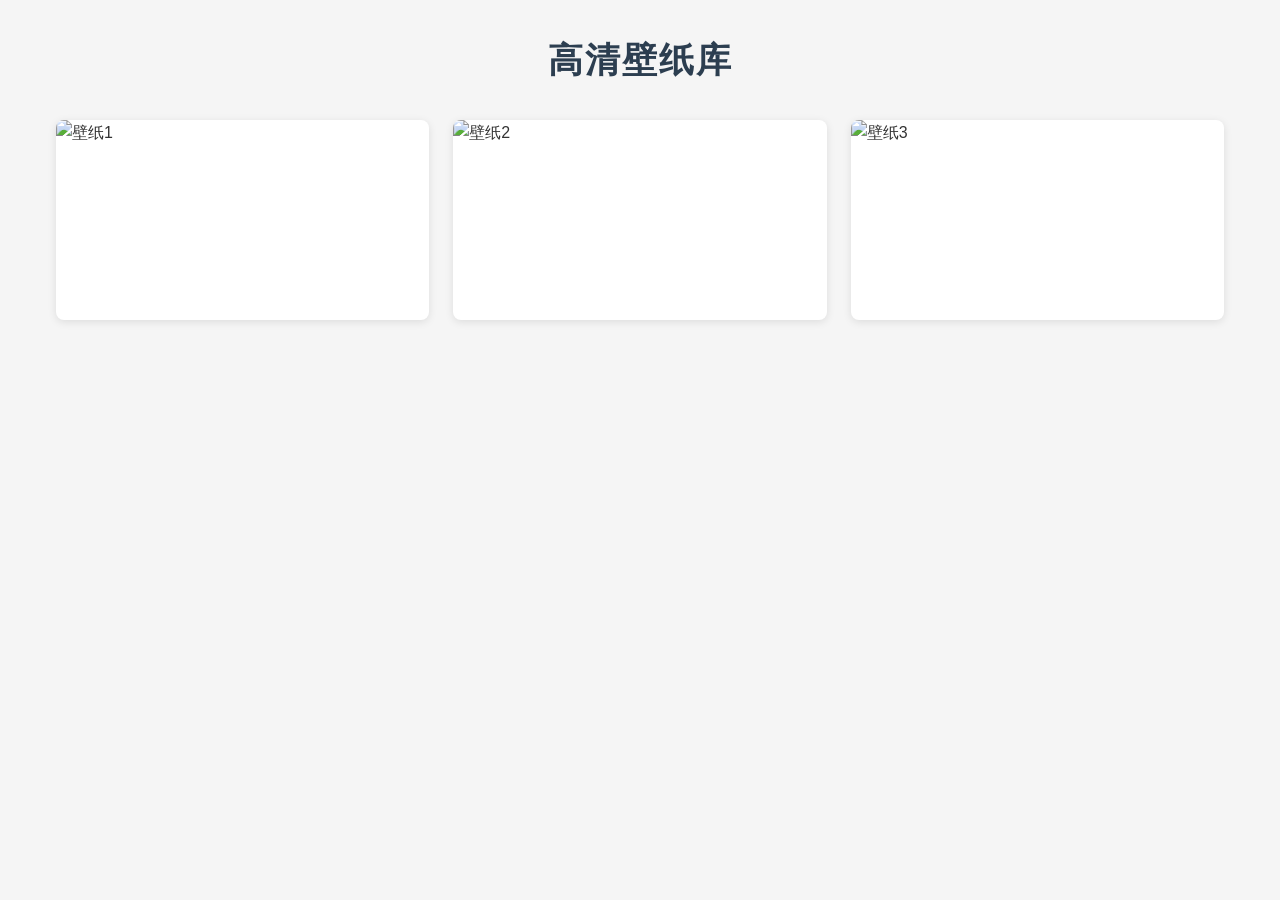
==== index.html @ cb2b1947 "Add files via upload" ====
<!DOCTYPE html>
<html lang="zh-CN">
<head>
  <meta charset="UTF-8">
  <title>我的壁纸网站</title>
  <link rel="stylesheet" href="style.css">
  <!-- 引入Font Awesome图标（用于收藏、关闭、下载） -->
  <link rel="stylesheet" href="https://cdn.jsdelivr.net/npm/font-awesome@4.7.0/css/font-awesome.min.css">
</head>
<body>
  <div class="container">
    <h1>高清壁纸库</h1>
    <div class="wallpaper-grid">
      
      <!-- 壁纸1 -->
      <div class="item">
        <img src="images/1.jpg" alt="壁纸1" class="wallpaper-img" data-src="images/1.jpg">
        <div class="item-controls">
          <button class="btn favorite-btn"><i class="fa fa-heart-o"></i></button>
          <button class="btn download-btn"><i class="fa fa-download"></i></button>
        </div>
      </div>

      <!-- 壁纸2 -->
      <div class="item">
        <img src="images/2.jpg" alt="壁纸2" class="wallpaper-img" data-src="images/2.jpg">
        <div class="item-controls">
          <button class="btn favorite-btn"><i class="fa fa-heart-o"></i></button>
          <button class="btn download-btn"><i class="fa fa-download"></i></button>
        </div>
      </div>

      <!-- 壁纸3 -->
      <div class="item">
        <img src="images/3.jpg" alt="壁纸3" class="wallpaper-img" data-src="images/3.jpg">
        <div class="item-controls">
          <button class="btn favorite-btn"><i class="fa fa-heart-o"></i></button>
          <button class="btn download-btn"><i class="fa fa-download"></i></button>
        </div>
      </div>

    </div>
  </div>

  <!-- 大图预览层（默认隐藏） -->
  <div class="preview-modal" id="previewModal">
    <button class="close-modal"><i class="fa fa-times"></i></button>
    <div class="preview-content">
      <img src="" alt="壁纸预览" id="previewImg">
    </div>
    <button class="preview-download-btn"><i class="fa fa-download"></i> 下载原图</button>
  </div>

  <script src="script.js"></script>
</body>
</html>
---- style.css ----
/* 全局样式重置 */
* {
  margin: 0;
  padding: 0;
  box-sizing: border-box;
}

body {
  font-family: "Microsoft Yahei", sans-serif;
  background-color: #f5f5f5;
  color: #333;
  line-height: 1.6;
  scroll-behavior: smooth; /* 全局平滑滚动 */
}

/* 容器样式 */
.container {
  max-width: 1200px;
  margin: 0 auto;
  padding: 2rem 1rem;
}

/* 标题样式 */
h1 {
  text-align: center;
  margin-bottom: 2rem;
  color: #2c3e50;
  font-size: 2.2rem;
  letter-spacing: 2px;
}

/* 壁纸网格布局 */
.wallpaper-grid {
  display: grid;
  grid-template-columns: repeat(auto-fill, minmax(280px, 1fr));
  gap: 1.5rem;
}

/* 单个壁纸项样式 */
.item {
  background-color: white;
  border-radius: 8px;
  overflow: hidden;
  box-shadow: 0 2px 8px rgba(0, 0, 0, 0.1);
  transition: transform 0.3s ease, box-shadow 0.3s ease;
  position: relative; /* 为子元素绝对定位做准备 */
  cursor: pointer; /* 鼠标指针变为手型，提示可点击 */
}

/* 鼠标悬浮效果 */
.item:hover {
  transform: translateY(-5px) scale(1.02);
  box-shadow: 0 4px 16px rgba(0, 0, 0, 0.15);
}

/* 壁纸图片样式 + 加载动画 */
.wallpaper-img {
  width: 100%;
  height: 200px;
  object-fit: cover;
  display: block;
  opacity: 0; /* 初始透明 */
  transition: opacity 0.5s ease; /* 淡入过渡 */
}

/* 图片加载完成后显示 */
.wallpaper-img.loaded {
  opacity: 1;
}

/* 壁纸项控制按钮（收藏/下载） */
.item-controls {
  position: absolute;
  bottom: 0;
  left: 0;
  right: 0;
  background: linear-gradient(transparent, rgba(0,0,0,0.7));
  padding: 1rem;
  display: flex;
  gap: 1rem;
  opacity: 0; /* 默认隐藏，hover时显示 */
  transition: opacity 0.3s ease;
}

.item:hover .item-controls {
  opacity: 1;
}

/* 通用按钮样式 */
.btn {
  background: rgba(255,255,255,0.8);
  border: none;
  border-radius: 4px;
  width: 36px;
  height: 36px;
  display: flex;
  align-items: center;
  justify-content: center;
  cursor: pointer;
  transition: background 0.2s ease, transform 0.2s ease;
}

.btn:hover {
  background: white;
  transform: scale(1.1);
}

/* 收藏按钮激活状态 */
.favorite-btn.active i {
  color: #e74c3c; /* 红色心形 */
}

/* 大图预览模态层 */
.preview-modal {
  position: fixed;
  top: 0;
  left: 0;
  right: 0;
  bottom: 0;
  background: rgba(0,0,0,0.9);
  display: none; /* 默认隐藏 */
  align-items: center;
  justify-content: center;
  z-index: 9999;
  padding: 2rem 1rem;
}

/* 预览层显示状态 */
.preview-modal.show {
  display: flex;
}

/* 关闭按钮 */
.close-modal {
  position: absolute;
  top: 2rem;
  right: 2rem;
  background: transparent;
  border: none;
  color: white;
  font-size: 2rem;
  cursor: pointer;
  width: 48px;
  height: 48px;
  display: flex;
  align-items: center;
  justify-content: center;
  transition: transform 0.2s ease;
}

.close-modal:hover {
  transform: scale(1.1);
}

/* 预览图片容器 */
.preview-content {
  max-width: 90%;
  max-height: 80vh;
}

/* 预览图片样式 */
#previewImg {
  width: 100%;
  height: 100%;
  object-fit: contain; /* 完整显示图片，不裁剪 */
  border-radius: 4px;
}

/* 预览层下载按钮 */
.preview-download-btn {
  position: absolute;
  bottom: 2rem;
  left: 50%;
  transform: translateX(-50%);
  background: #3498db;
  color: white;
  border: none;
  border-radius: 4px;
  padding: 0.8rem 2rem;
  font-size: 1rem;
  cursor: pointer;
  transition: background 0.2s ease;
}

.preview-download-btn:hover {
  background: #2980b9;
}

/* 移动端适配 */
@media (max-width: 768px) {
  .container {
    padding: 1rem 0.5rem;
  }
  
  h1 {
    font-size: 1.8rem;
    margin-bottom: 1.5rem;
  }
  
  .wallpaper-grid {
    gap: 1rem;
  }
  
  .item img {
    height: 180px;
  }

  .close-modal {
    top: 1rem;
    right: 1rem;
    font-size: 1.5rem;
  }

  .preview-download-btn {
    padding: 0.6rem 1.5rem;
    font-size: 0.9rem;
  }
}
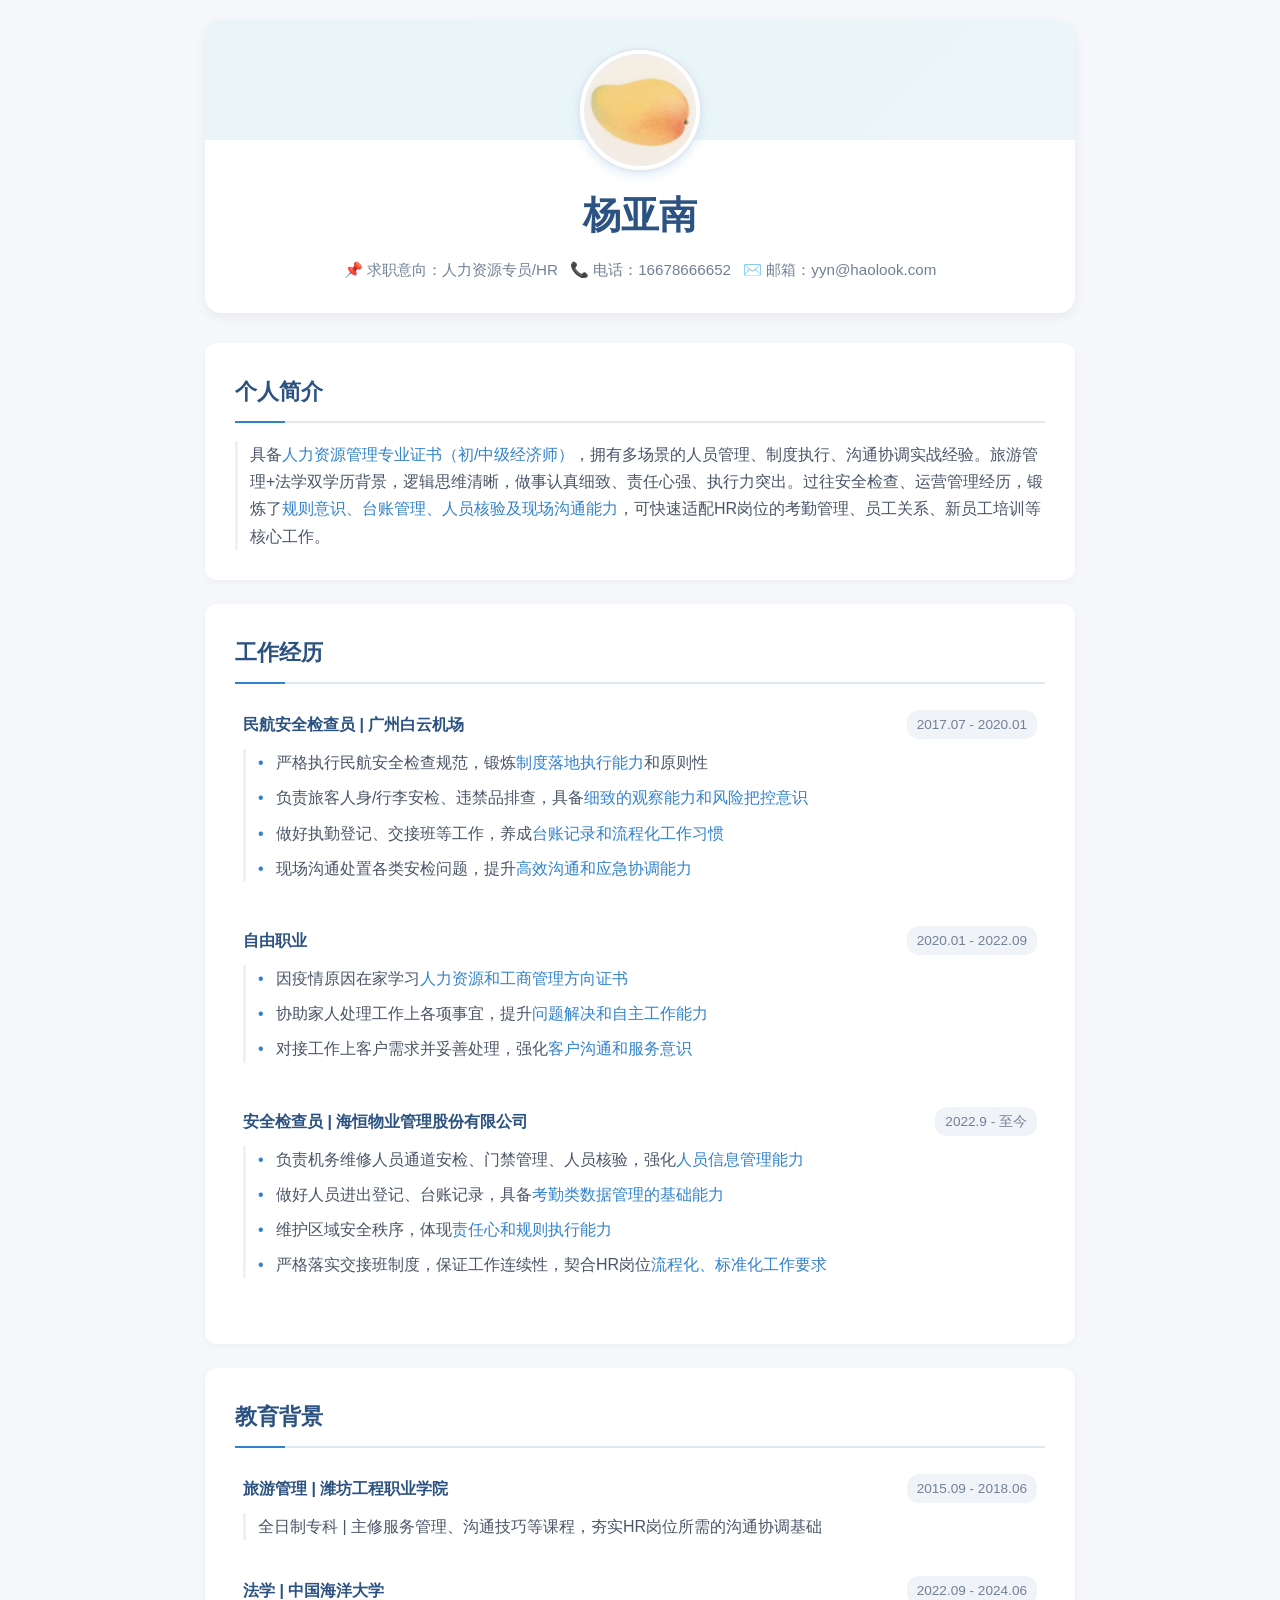
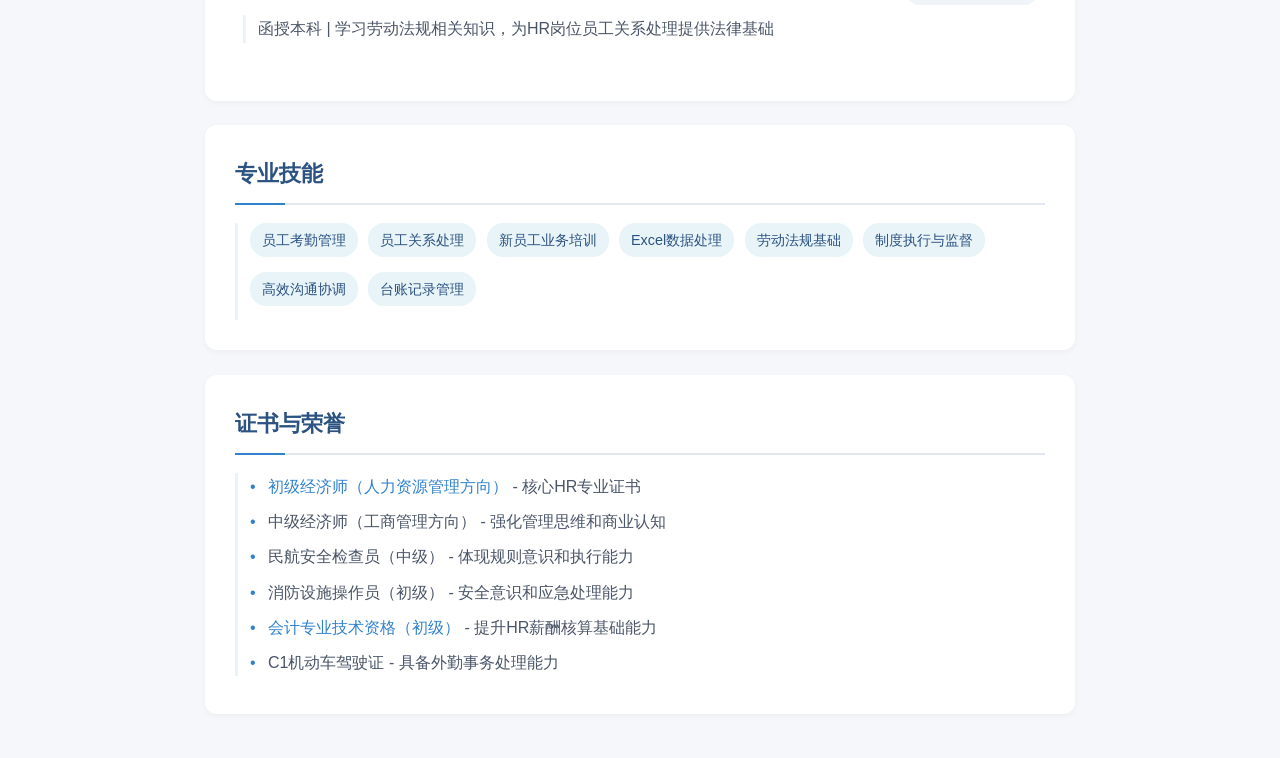
==== commit 624a3688: "Rename asd.html to index.html" ====
--- a/index.html
+++ b/index.html
@@ -1,56 +1,755 @@
-<!DOCTYPE html>
 <html lang="zh-CN">
 <head>
-  <meta charset="UTF-8">
-  <title>我的壁纸网站</title>
-  <link rel="stylesheet" href="style.css">
-  <!-- 引入Font Awesome图标（用于收藏、关闭、下载） -->
-  <link rel="stylesheet" href="https://cdn.jsdelivr.net/npm/font-awesome@4.7.0/css/font-awesome.min.css">
+<meta charset="UTF-8">
+<meta name="viewport" content="width=device-width, initial-scale=1.0">
+<title>杨亚南的个人简历</title>
+<style>
+/* 全局基础：保证所有设备统一渲染 */
+* {
+  margin: 0;
+  padding: 0;
+  box-sizing: border-box;
+  -webkit-box-sizing: border-box;
+  -webkit-text-size-adjust: 100%; /* 禁止手机自动放大文字 */
+  scroll-behavior: smooth; /* 平滑滚动 */
+}
+
+html, body {
+  width: 100%;
+  overflow-x: hidden; /* 禁止横向滚动条 */
+}
+
+body {
+  font-family: -apple-system, BlinkMacSystemFont, "Segoe UI", "Microsoft YaHei", "Helvetica Neue", sans-serif;
+  max-width: 900px;
+  margin: 0 auto;
+  padding: 20px 15px;
+  color: #333;
+  line-height: 1.7;
+  background: #f5f7fa;
+}
+
+/* 主题色变量 */
+:root {
+  --primary: #2c5282;
+  --secondary: #718096;
+  --accent: #3182ce;
+  --border: #e2e8f0;
+  --card: #ffffff;
+  --avatar-shadow: rgba(49, 130, 206, 0.2); /* 头像专属阴影色 */
+  --hover-bg: #f8fafc;
+}
+
+/* 回到顶部按钮 */
+.back-to-top {
+  position: fixed;
+  bottom: 30px;
+  right: 30px;
+  width: 48px;
+  height: 48px;
+  border-radius: 50%;
+  background: var(--accent);
+  color: white;
+  display: flex;
+  align-items: center;
+  justify-content: center;
+  cursor: pointer;
+  box-shadow: 0 2px 8px rgba(49, 130, 206, 0.3);
+  transition: all 0.3s ease;
+  opacity: 0;
+  visibility: hidden;
+  z-index: 100;
+  /* 新增：按钮出现动画 */
+  animation: pulse 2s infinite ease-in-out;
+  animation-play-state: paused;
+}
+
+.back-to-top.show {
+  opacity: 1;
+  visibility: visible;
+  animation-play-state: running;
+}
+
+.back-to-top:hover {
+  transform: translateY(-3px) scale(1.05);
+  box-shadow: 0 4px 12px rgba(49, 130, 206, 0.4);
+}
+
+/* 头部卡片 */
+.header {
+  text-align: center;
+  margin-bottom: 30px;
+  padding: 30px 24px; /* 增加上下内边距，给头像更多呼吸空间 */
+  background: var(--card);
+  border-radius: 16px; /* 增大圆角更柔和 */
+  box-shadow: 0 4px 12px rgba(0,0,0,0.06);
+  position: relative;
+  overflow: hidden;
+  /* 新增：更细腻的入场动画 */
+  animation: fadeInUp 0.8s ease forwards;
+  opacity: 0;
+  transform: translateY(20px);
+}
+
+/* 头部背景装饰 - 新增流动光效 */
+.header::before {
+  content: "";
+  position: absolute;
+  top: 0;
+  left: 0;
+  width: 100%;
+  height: 120px;
+  background: linear-gradient(135deg, #e8f4f8 0%, #f0f8fb 100%);
+  border-radius: 16px 16px 0 0;
+  z-index: 1;
+  /* 新增：背景渐变动画 */
+  background-size: 200% 200%;
+  animation: gradientFlow 8s ease infinite;
+}
+
+/* 头像容器 - 新增外层容器实现更丰富效果 */
+.avatar-container {
+  position: relative;
+  z-index: 2;
+  display: inline-block;
+  margin-bottom: 12px;
+}
+
+.avatar {
+  width: 120px; /* 增大头像尺寸更醒目 */
+  height: 120px;
+  border-radius: 50%;
+  object-fit: cover;
+  /* 多层边框+阴影打造精致感 */
+  border: 4px solid #ffffff;
+  box-shadow: 0 0 0 2px var(--border), 0 4px 12px var(--avatar-shadow);
+  /* 头像过渡效果 */
+  transition: all 0.4s cubic-bezier(0.25, 0.8, 0.25, 1);
+  /* 头像加载失败时的样式优化 */
+  background-color: #f0f4f8;
+  display: flex;
+  align-items: center;
+  justify-content: center;
+  font-size: 2.5rem; /* 增大默认文字 */
+  color: var(--accent);
+  font-weight: 600;
+  /* 新增：头像旋转入场动画 */
+  animation: avatarRotate 1s ease forwards;
+  opacity: 0;
+  transform: scale(0.8) rotate(-10deg);
+}
+
+/* 头像悬浮效果 - 增强 */
+.avatar:hover {
+  transform: scale(1.08) rotate(2deg);
+  box-shadow: 0 0 0 2px var(--border), 0 8px 20px rgba(49, 130, 206, 0.4);
+}
+
+/* 头像图片加载失败时显示文字 */
+.avatar:after {
+  content: "杨";
+}
+
+h1 {
+  font-size: clamp(1.8rem, 4vw, 2.4rem); /* 自动适配大小 */
+  color: var(--primary);
+  margin-bottom: 10px;
+  position: relative;
+  z-index: 2;
+  /* 新增：文字渐显动画 */
+  animation: textReveal 1s ease 0.3s forwards;
+  opacity: 0;
+}
+
+.contact {
+  color: var(--secondary);
+  display: flex;
+  flex-wrap: wrap;
+  justify-content: center;
+  gap: 12px;
+  font-size: 0.95rem;
+  position: relative;
+  z-index: 2;
+  /* 新增：联系方式渐显动画 */
+  animation: textReveal 1s ease 0.5s forwards;
+  opacity: 0;
+}
+
+/* 联系方式点击交互 */
+.contact span {
+  transition: all 0.3s ease;
+  cursor: pointer;
+  position: relative;
+}
+
+.contact span:hover {
+  color: var(--accent);
+  transform: translateY(-2px);
+}
+
+/* 新增：联系方式下划线动画 */
+.contact span::after {
+  content: "";
+  position: absolute;
+  bottom: -2px;
+  left: 0;
+  width: 0;
+  height: 1px;
+  background: var(--accent);
+  transition: width 0.3s ease;
+}
+
+.contact span:hover::after {
+  width: 100%;
+}
+
+/* 内容卡片 */
+.section {
+  background: var(--card);
+  padding: clamp(20px, 4vw, 30px);
+  border-radius: 12px;
+  margin-bottom: 24px;
+  box-shadow: 0 2px 6px rgba(0,0,0,0.04);
+  /* 添加轻微的悬浮效果 */
+  transition: all 0.3s cubic-bezier(0.25, 0.8, 0.25, 1);
+  /* 新增：卡片入场动画 */
+  opacity: 0;
+  transform: translateY(30px) scale(0.98);
+  animation: sectionFadeIn 0.7s ease forwards;
+}
+
+/* 逐个延迟动画 - 调整延迟时间更自然 */
+.section:nth-child(1) { animation-delay: 0.2s; }
+.section:nth-child(2) { animation-delay: 0.4s; }
+.section:nth-child(3) { animation-delay: 0.6s; }
+.section:nth-child(4) { animation-delay: 0.8s; }
+.section:nth-child(5) { animation-delay: 1.0s; }
+
+.section:hover {
+  transform: translateY(-5px) scale(1.01);
+  box-shadow: 0 8px 20px rgba(0,0,0,0.08);
+}
+
+h2 {
+  font-size: clamp(1.1rem, 3vw, 1.4rem);
+  color: var(--primary);
+  padding-bottom: 10px;
+  border-bottom: 2px solid var(--border);
+  position: relative;
+  margin-bottom: 18px;
+  /* 新增：标题下划线动画 */
+  transition: all 0.3s ease;
+}
+
+h2::after {
+  content: "";
+  position: absolute;
+  left: 0; bottom: -2px;
+  width: 50px; height: 2px;
+  background: var(--accent);
+  /* 新增：标题下划线扩展动画 */
+  transition: width 0.5s ease;
+}
+
+h2:hover::after {
+  width: 100px;
+}
+
+/* 条目布局 */
+.item {
+  margin-bottom: 20px;
+  transition: all 0.3s ease;
+  padding: 8px;
+  border-radius: 8px;
+  /* 新增：条目渐显动画 */
+  animation: itemFadeIn 0.8s ease forwards;
+  opacity: 0;
+}
+
+/* 条目逐个动画 */
+.item:nth-child(1) { animation-delay: 0.1s; }
+.item:nth-child(2) { animation-delay: 0.2s; }
+.item:nth-child(3) { animation-delay: 0.3s; }
+
+.item:hover {
+  background: var(--hover-bg);
+  transform: translateX(5px);
+}
+
+.item-header {
+  display: flex;
+  flex-wrap: wrap;
+  justify-content: space-between;
+  align-items: center;
+  gap: 8px;
+  margin-bottom: 10px;
+}
+
+.item-title {
+  font-weight: 600;
+  color: var(--primary);
+  flex: 1;
+  transition: all 0.3s ease;
+}
+
+.item:hover .item-title {
+  color: var(--accent);
+}
+
+.item-time {
+  background: #f0f4f8;
+  padding: 3px 10px;
+  border-radius: 12px;
+  font-size: 0.85rem;
+  color: var(--secondary);
+  white-space: nowrap;
+  transition: all 0.3s ease;
+}
+
+.item:hover .item-time {
+  background: var(--accent);
+  color: white;
+}
+
+.item-desc {
+  color: #4a5568;
+  padding-left: 12px;
+  border-left: 3px solid #e8f4f8;
+  transition: all 0.3s ease;
+}
+
+.item:hover .item-desc {
+  border-left-color: var(--accent);
+  padding-left: 18px;
+}
+
+ul {
+  list-style: none;
+}
+li {
+  position: relative;
+  padding-left: 18px;
+  margin-bottom: 8px;
+  transition: all 0.3s ease;
+}
+
+li:hover {
+  color: var(--primary);
+  transform: translateX(3px);
+}
+
+li::before {
+  content: "•";
+  position: absolute;
+  left: 0;
+  color: var(--accent);
+  transition: all 0.3s ease;
+}
+
+li:hover::before {
+  transform: scale(1.5);
+  color: var(--primary);
+}
+
+/* 技能标签 */
+.skill-tag {
+  display: inline-block;
+  background: #e8f4f8;
+  color: var(--primary);
+  padding: 5px 12px;
+  border-radius: 16px;
+  margin: 0 6px 6px 0;
+  font-size: 0.9rem;
+  /* 标签交互效果 */
+  transition: all 0.3s cubic-bezier(0.25, 0.8, 0.25, 1);
+  cursor: pointer;
+  position: relative;
+  overflow: hidden;
+  /* 新增：标签入场动画 */
+  animation: tagPop 0.6s ease forwards;
+  opacity: 0;
+  transform: scale(0.8);
+}
+
+/* 技能标签逐个动画 */
+.skill-tag:nth-child(1) { animation-delay: 0.1s; }
+.skill-tag:nth-child(2) { animation-delay: 0.2s; }
+.skill-tag:nth-child(3) { animation-delay: 0.3s; }
+.skill-tag:nth-child(4) { animation-delay: 0.4s; }
+.skill-tag:nth-child(5) { animation-delay: 0.5s; }
+.skill-tag:nth-child(6) { animation-delay: 0.6s; }
+.skill-tag:nth-child(7) { animation-delay: 0.7s; }
+.skill-tag:nth-child(8) { animation-delay: 0.8s; }
+
+.skill-tag::after {
+  content: "";
+  position: absolute;
+  top: 0;
+  left: -100%;
+  width: 100%;
+  height: 100%;
+  background: linear-gradient(90deg, transparent, rgba(255,255,255,0.3), transparent);
+  transition: left 0.6s ease;
+}
+
+.skill-tag:hover {
+  background-color: var(--accent);
+  color: white;
+  transform: translateY(-3px) scale(1.05);
+  box-shadow: 0 4px 12px rgba(49, 130, 206, 0.3);
+}
+
+.skill-tag:hover::after {
+  left: 100%;
+}
+
+/* 高亮HR相关内容 */
+.hr-highlight {
+  color: var(--accent);
+  font-weight: 500;
+  transition: all 0.3s ease;
+  position: relative;
+}
+
+.hr-highlight:hover {
+  text-shadow: 0 0 10px rgba(49, 130, 206, 0.4);
+  transform: scale(1.02);
+}
+
+/* 新增：高亮文字发光动画 */
+.hr-highlight::after {
+  content: "";
+  position: absolute;
+  bottom: -2px;
+  left: 0;
+  width: 100%;
+  height: 1px;
+  background: var(--accent);
+  transform: scaleX(0);
+  transition: transform 0.3s ease;
+}
+
+.hr-highlight:hover::after {
+  transform: scaleX(1);
+}
+
+/* 打印样式优化 */
+@media print {
+  body {
+    background: white;
+    padding: 0;
+  }
+  .back-to-top {
+    display: none;
+  }
+  .header, .section {
+    box-shadow: none;
+    border: none;
+    margin-bottom: 15px;
+    padding: 15px 0;
+    animation: none !important;
+    transform: none !important;
+    opacity: 1 !important;
+  }
+  .header::before {
+    display: none; /* 打印时隐藏背景渐变 */
+  }
+  .avatar {
+    box-shadow: none;
+    border: 3px solid var(--border);
+    animation: none !important;
+    transform: none !important;
+    opacity: 1 !important;
+  }
+  .avatar:hover {
+    transform: none;
+  }
+  .section:hover {
+    transform: none;
+  }
+  .skill-tag {
+    border: 1px solid #e8f4f8;
+    animation: none !important;
+    transform: none !important;
+    opacity: 1 !important;
+  }
+}
+
+/* 移动端优化 */
+@media (max-width: 480px) {
+  .avatar {
+    width: 100px;
+    height: 100px;
+    font-size: 2rem;
+  }
+  .contact {
+    flex-direction: column;
+    gap: 6px;
+  }
+  .item-desc {
+    padding-left: 8px;
+  }
+  li {
+    padding-left: 14px;
+  }
+  .back-to-top {
+    width: 40px;
+    height: 40px;
+    bottom: 20px;
+    right: 20px;
+  }
+}
+
+/* 动画定义 - 新增多个精致动画 */
+@keyframes fadeInUp {
+  from { 
+    opacity: 0;
+    transform: translateY(20px);
+  }
+  to { 
+    opacity: 1;
+    transform: translateY(0);
+  }
+}
+
+@keyframes gradientFlow {
+  0% { background-position: 0% 50%; }
+  50% { background-position: 100% 50%; }
+  100% { background-position: 0% 50%; }
+}
+
+@keyframes avatarRotate {
+  from {
+    opacity: 0;
+    transform: scale(0.8) rotate(-10deg);
+  }
+  to {
+    opacity: 1;
+    transform: scale(1) rotate(0);
+  }
+}
+
+@keyframes textReveal {
+  from {
+    opacity: 0;
+    transform: translateY(10px);
+  }
+  to {
+    opacity: 1;
+    transform: translateY(0);
+  }
+}
+
+@keyframes sectionFadeIn {
+  from {
+    opacity: 0;
+    transform: translateY(30px) scale(0.98);
+  }
+  to {
+    opacity: 1;
+    transform: translateY(0) scale(1);
+  }
+}
+
+@keyframes itemFadeIn {
+  from {
+    opacity: 0;
+    transform: translateX(-10px);
+  }
+  to {
+    opacity: 1;
+    transform: translateX(0);
+  }
+}
+
+@keyframes tagPop {
+  from {
+    opacity: 0;
+    transform: scale(0.8);
+  }
+  70% {
+    transform: scale(1.05);
+  }
+  to {
+    opacity: 1;
+    transform: scale(1);
+  }
+}
+
+@keyframes pulse {
+  0% { transform: scale(1); }
+  50% { transform: scale(1.05); }
+  100% { transform: scale(1); }
+}
+</style>
 </head>
 <body>
-  <div class="container">
-    <h1>高清壁纸库</h1>
-    <div class="wallpaper-grid">
-      
-      <!-- 壁纸1 -->
-      <div class="item">
-        <img src="images/1.jpg" alt="壁纸1" class="wallpaper-img" data-src="images/1.jpg">
-        <div class="item-controls">
-          <button class="btn favorite-btn"><i class="fa fa-heart-o"></i></button>
-          <button class="btn download-btn"><i class="fa fa-download"></i></button>
-        </div>
-      </div>
-
-      <!-- 壁纸2 -->
-      <div class="item">
-        <img src="images/2.jpg" alt="壁纸2" class="wallpaper-img" data-src="images/2.jpg">
-        <div class="item-controls">
-          <button class="btn favorite-btn"><i class="fa fa-heart-o"></i></button>
-          <button class="btn download-btn"><i class="fa fa-download"></i></button>
-        </div>
-      </div>
-
-      <!-- 壁纸3 -->
-      <div class="item">
-        <img src="images/3.jpg" alt="壁纸3" class="wallpaper-img" data-src="images/3.jpg">
-        <div class="item-controls">
-          <button class="btn favorite-btn"><i class="fa fa-heart-o"></i></button>
-          <button class="btn download-btn"><i class="fa fa-download"></i></button>
-        </div>
-      </div>
-
-    </div>
-  </div>
-
-  <!-- 大图预览层（默认隐藏） -->
-  <div class="preview-modal" id="previewModal">
-    <button class="close-modal"><i class="fa fa-times"></i></button>
-    <div class="preview-content">
-      <img src="" alt="壁纸预览" id="previewImg">
-    </div>
-    <button class="preview-download-btn"><i class="fa fa-download"></i> 下载原图</button>
-  </div>
-
-  <script src="script.js"></script>
+<div class="header">
+  <!-- 新增头像容器，实现更丰富的视觉效果 -->
+  <div class="avatar-container">
+    <img src="Mango.jpg" class="avatar" alt="杨亚南头像"> <!-- 替换为你的真实头像路径 -->
+  </div>
+  <h1>杨亚南</h1>
+  <p class="contact">
+    <span>📌 求职意向：人力资源专员/HR</span>
+    <span>📞 电话：16678666652</span>
+    <span>✉️ 邮箱：yyn@haolook.com</span> <!-- 替换为你的真实邮箱 -->
+  </p>
+</div>
+
+<!-- 个人简介 -->
+<div id="intro" class="section">
+  <h2>个人简介</h2>
+  <div class="item-desc">
+    <p>具备<span class="hr-highlight">人力资源管理专业证书（初/中级经济师）</span>，拥有多场景的人员管理、制度执行、沟通协调实战经验。旅游管理+法学双学历背景，逻辑思维清晰，做事认真细致、责任心强、执行力突出。过往安全检查、运营管理经历，锻炼了<span class="hr-highlight">规则意识、台账管理、人员核验及现场沟通能力</span>，可快速适配HR岗位的考勤管理、员工关系、新员工培训等核心工作。</p>
+  </div>
+</div>
+
+<!-- 工作经历 -->
+<div id="experience" class="section">
+  <h2>工作经历</h2>
+  <div class="item">
+    <div class="item-header">
+      <span class="item-title">民航安全检查员 | 广州白云机场</span>
+      <span class="item-time">2017.07 - 2020.01</span>
+    </div>
+    <div class="item-desc">
+      <ul>
+        <li>严格执行民航安全检查规范，锻炼<span class="hr-highlight">制度落地执行能力</span>和原则性</li>
+        <li>负责旅客人身/行李安检、违禁品排查，具备<span class="hr-highlight">细致的观察能力和风险把控意识</span></li>
+        <li>做好执勤登记、交接班等工作，养成<span class="hr-highlight">台账记录和流程化工作习惯</span></li>
+        <li>现场沟通处置各类安检问题，提升<span class="hr-highlight">高效沟通和应急协调能力</span></li>
+      </ul>
+    </div>
+  </div>
+  <div class="item">
+    <div class="item-header">
+      <span class="item-title">自由职业</span>
+      <span class="item-time">2020.01 - 2022.09</span>
+    </div>
+    <div class="item-desc">
+      <ul>
+        <li>因疫情原因在家学习<span class="hr-highlight">人力资源和工商管理方向证书</span></li>
+        <li>协助家人处理工作上各项事宜，提升<span class="hr-highlight">问题解决和自主工作能力</span></li>
+        <li>对接工作上客户需求并妥善处理，强化<span class="hr-highlight">客户沟通和服务意识</span></li>
+      </ul>
+    </div>
+  </div>
+  <div class="item">
+    <div class="item-header">
+      <span class="item-title">安全检查员 | 海恒物业管理股份有限公司</span>
+      <span class="item-time">2022.9 - 至今</span>
+    </div>
+    <div class="item-desc">
+      <ul>
+        <li>负责机务维修人员通道安检、门禁管理、人员核验，强化<span class="hr-highlight">人员信息管理能力</span></li>
+        <li>做好人员进出登记、台账记录，具备<span class="hr-highlight">考勤类数据管理的基础能力</span></li>
+        <li>维护区域安全秩序，体现<span class="hr-highlight">责任心和规则执行能力</span></li>
+        <li>严格落实交接班制度，保证工作连续性，契合HR岗位<span class="hr-highlight">流程化、标准化工作要求</span></li>
+      </ul>
+    </div>
+  </div>
+</div>
+
+<!-- 教育背景 -->
+<div id="education" class="section">
+  <h2>教育背景</h2>
+  <div class="item">
+    <div class="item-header">
+      <span class="item-title">旅游管理 | 潍坊工程职业学院</span>
+      <span class="item-time">2015.09 - 2018.06</span>
+    </div>
+    <div class="item-desc">
+      <p>全日制专科 | 主修服务管理、沟通技巧等课程，夯实HR岗位所需的沟通协调基础</p>
+    </div>
+  </div>
+  <div class="item">
+    <div class="item-header">
+      <span class="item-title">法学 | 中国海洋大学</span>
+      <span class="item-time">2022.09 - 2024.06</span>
+    </div>
+    <div class="item-desc">
+      <p>函授本科 | 学习劳动法规相关知识，为HR岗位员工关系处理提供法律基础</p>
+    </div>
+  </div>
+</div>
+
+<!-- 专业技能 -->
+<div id="skills" class="section">
+  <h2>专业技能</h2>
+  <div class="item-desc">
+    <span class="skill-tag">员工考勤管理</span>
+    <span class="skill-tag">员工关系处理</span>
+    <span class="skill-tag">新员工业务培训</span>
+    <span class="skill-tag">Excel数据处理</span>
+    <span class="skill-tag">劳动法规基础</span>
+    <span class="skill-tag">制度执行与监督</span>
+    <span class="skill-tag">高效沟通协调</span>
+    <span class="skill-tag">台账记录管理</span>
+  </div>
+</div>
+
+<!-- 证书与荣誉 -->
+<div id="certificates" class="section">
+  <h2>证书与荣誉</h2>
+  <div class="item-desc">
+    <ul>
+      <li><span class="hr-highlight">初级经济师（人力资源管理方向）</span> - 核心HR专业证书</li>
+      <li>中级经济师（工商管理方向） - 强化管理思维和商业认知</li>
+      <li>民航安全检查员（中级） - 体现规则意识和执行能力</li>
+      <li>消防设施操作员（初级） - 安全意识和应急处理能力</li>
+      <li><span class="hr-highlight">会计专业技术资格（初级）</span> - 提升HR薪酬核算基础能力</li>
+      <li>C1机动车驾驶证 - 具备外勤事务处理能力</li>
+    </ul>
+  </div>
+</div>
+
+<!-- 回到顶部按钮 -->
+<div class="back-to-top" id="backToTop">↑</div>
+
+<script>
+// 回到顶部按钮
+const backToTopBtn = document.getElementById('backToTop');
+
+window.addEventListener('scroll', function() {
+  // 滚动超过300px显示回到顶部按钮
+  if (window.scrollY > 300) {
+    backToTopBtn.classList.add('show');
+  } else {
+    backToTopBtn.classList.remove('show');
+  }
+});
+
+// 回到顶部按钮点击事件
+backToTopBtn.addEventListener('click', function() {
+  window.scrollTo({
+    top: 0,
+    behavior: 'smooth'
+  });
+});
+
+// 联系方式复制功能
+document.querySelectorAll('.contact span').forEach(span => {
+  span.addEventListener('click', function() {
+    // 提取纯文本内容（去除emoji）
+    const text = this.textContent.replace(/[📌📞✉️]/g, '').trim();
+    
+    // 创建临时输入框复制文本
+    const tempInput = document.createElement('input');
+    tempInput.value = text;
+    document.body.appendChild(tempInput);
+    tempInput.select();
+    document.execCommand('copy');
+    document.body.removeChild(tempInput);
+    
+    // 提示复制成功
+    const originalText = this.textContent;
+    this.textContent = "✅ 复制成功";
+    setTimeout(() => {
+      this.textContent = originalText;
+    }, 1500);
+  });
+});
+</script>
 </body>
-</html>+</html>
